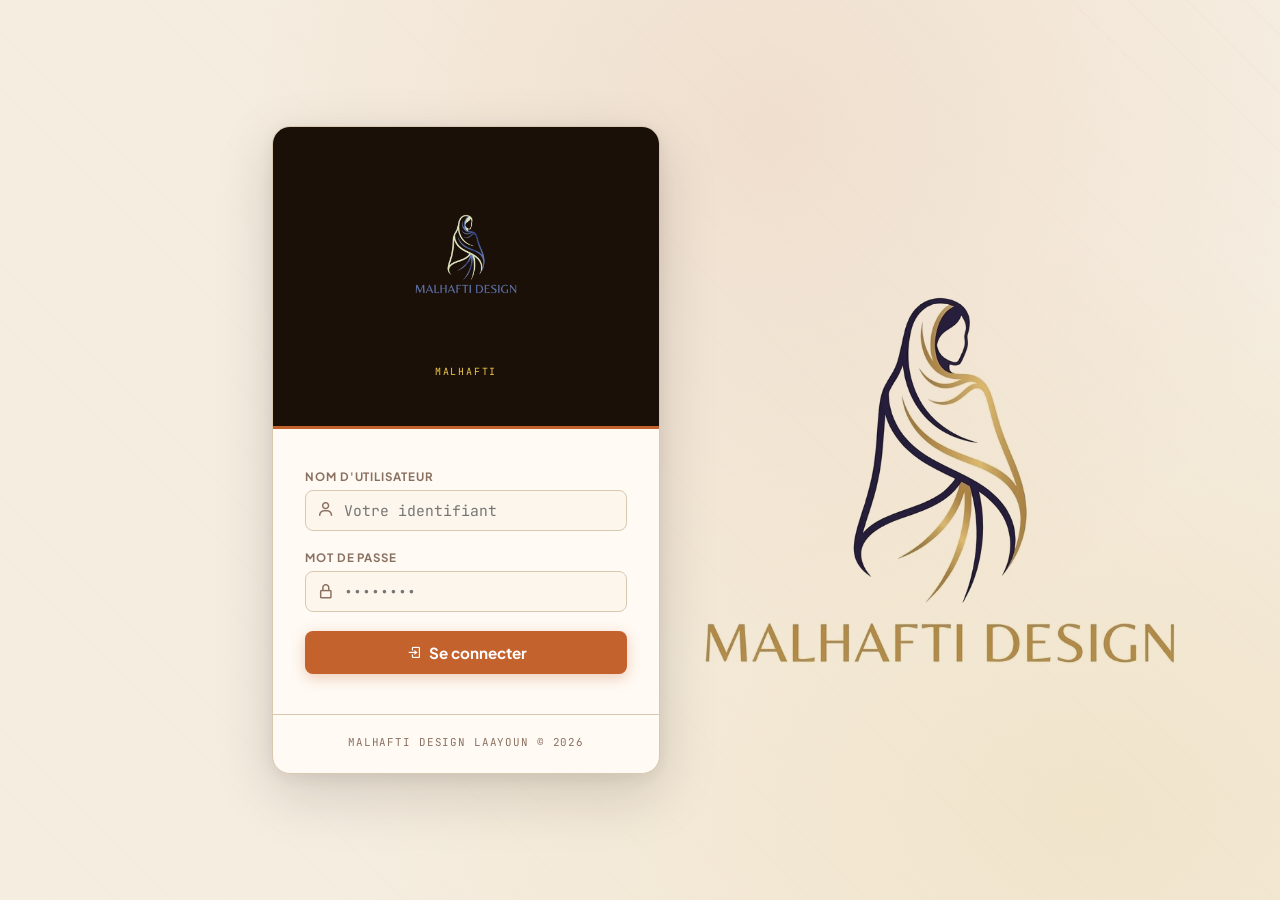
==== templates/login.html @ fc5a467b "deploy api" ====
<!DOCTYPE html>
<html lang="fr">

<head>
    <meta charset="UTF-8">
    <meta name="viewport" content="width=device-width, initial-scale=1.0">
    <title> MALHAFTI DESGIN</title>
    <link
        href="https://fonts.googleapis.com/css2?family=Cormorant+Garamond:ital,wght@0,300;0,400;0,500;0,600;0,700;1,400&family=Plus+Jakarta+Sans:wght@300;400;500;600;700&family=JetBrains+Mono:wght@400;500&display=swap"
        rel="stylesheet">
    <link href="https://unpkg.com/boxicons@2.1.4/css/boxicons.min.css" rel="stylesheet">
    <style>
        :root {
            --ink: #1a1008;
            --sand: #f5ede0;
            --parchment: #fdf6ec;
            --terracotta: #c4622d;
            --terracotta-dark: #9e4a1f;
            --gold: #c9930e;
            --gold-light: #f0c84a;
            --muted: #8a7060;
            --border: #d8c8b0;
            --card: #fffaf4;
            --danger: #b83232;
        }

        *,
        *::before,
        *::after {
            box-sizing: border-box;
            margin: 0;
            padding: 0;
        }

        body {
            font-family: 'Plus Jakarta Sans', sans-serif;
            background: var(--sand);
            color: var(--ink);
            min-height: 100vh;
            display: flex;
            align-items: center;
            justify-content: flex-start;
            padding-left: 20%;
            background-image:
                radial-gradient(ellipse at 60% 15%, rgba(196, 98, 45, 0.10) 0%, transparent 50%),
                radial-gradient(ellipse at 85% 90%, rgba(201, 147, 14, 0.10) 0%, transparent 50%);
            position: relative;
            overflow: hidden;
        }

        /* Filigrane Logo en arrière-plan */
        body::after {
            content: '';
            position: fixed;
            bottom: 70px;
            right: -10px;
            width: 700px;
            height: 700px;
            background-image: url('/static/logo.png');
            background-size: contain;
            background-repeat: no-repeat;
            background-position: center;
            opacity: 1;
            pointer-events: none;
            z-index: 0;
            mix-blend-mode: multiply;
        }

        /* Motif géométrique subtil en fond */
        body::before {
            content: '';
            position: fixed;
            inset: 0;
            background-image: repeating-linear-gradient(45deg,
                    transparent,
                    transparent 40px,
                    rgba(196, 98, 45, 0.025) 40px,
                    rgba(196, 98, 45, 0.025) 41px);
            pointer-events: none;
        }

        .login-wrapper {
            width: 100%;
            max-width: 420px;
            padding: 1rem;
            position: relative;
            z-index: 1;
        }

        /* Carte principale */
        .login-card {
            background: var(--card);
            border: 1px solid var(--border);
            border-radius: 18px;
            overflow: hidden;
            box-shadow: 0 20px 60px rgba(26, 16, 8, 0.15), 0 4px 20px rgba(26, 16, 8, 0.08);
        }

        /* En-tête de la carte */
        .login-header {
            background: var(--ink);
            padding: 2.5rem 2rem 2rem;
            text-align: center;
            position: relative;
            border-bottom: 3px solid var(--terracotta);
        }

        .login-logo-icon {
            width: 54px;
            height: 54px;
            background: linear-gradient(135deg, var(--terracotta), var(--gold));
            border-radius: 12px;
            display: flex;
            align-items: center;
            justify-content: center;
            font-size: 1.8rem;
            color: white;
            margin: 0 auto 1rem;
            box-shadow: 0 8px 20px rgba(196, 98, 45, 0.4);
        }

        .login-brand {
            font-family: 'Sora', sans-serif;
            font-size: 1.45rem;
            font-weight: 800;
            color: var(--sand);
            letter-spacing: -0.02em;
        }

        .login-brand-sub {
            font-family: 'JetBrains Mono', monospace;
            font-size: 0.62rem;
            color: var(--gold-light);
            letter-spacing: 0.18em;
            text-transform: uppercase;
            margin-top: 4px;
        }

        /* Corps du formulaire */
        .login-body {
            padding: 2.5rem 2rem;
        }

        .login-title {
            font-family: 'Sora', sans-serif;
            font-size: 1rem;
            font-weight: 700;
            color: var(--ink);
            margin-bottom: 1.8rem;
            text-align: center;
        }

        .form-group {
            margin-bottom: 1.2rem;
        }

        label {
            display: block;
            font-size: 0.72rem;
            color: var(--muted);
            font-weight: 700;
            letter-spacing: 0.08em;
            text-transform: uppercase;
            margin-bottom: 6px;
        }

        .input-wrap {
            position: relative;
        }

        .input-wrap i {
            position: absolute;
            left: 12px;
            top: 50%;
            transform: translateY(-50%);
            color: var(--muted);
            font-size: 1.1rem;
        }

        input {
            width: 100%;
            padding: 10px 12px 10px 38px;
            border: 1.5px solid var(--border);
            border-radius: 8px;
            font-size: 0.92rem;
            font-family: 'JetBrains Mono', monospace;
            background: var(--parchment);
            color: var(--ink);
            transition: border-color 0.2s, box-shadow 0.2s;
            outline: none;
        }

        input:focus {
            border-color: var(--terracotta);
            box-shadow: 0 0 0 3px rgba(196, 98, 45, 0.12);
        }

        #login-error {
            color: var(--danger);
            font-size: 0.82rem;
            font-family: 'IBM Plex Mono', monospace;
            background: rgba(184, 50, 50, 0.08);
            border: 1px solid rgba(184, 50, 50, 0.2);
            border-radius: 6px;
            padding: 8px 12px;
            margin-bottom: 1.2rem;
            display: none;
            text-align: center;
        }

        .btn-login {
            width: 100%;
            padding: 12px;
            background: var(--terracotta);
            color: white;
            border: none;
            border-radius: 8px;
            font-size: 0.95rem;
            font-family: 'Plus Jakarta Sans', sans-serif;
            font-weight: 700;
            cursor: pointer;
            transition: all 0.2s;
            display: flex;
            align-items: center;
            justify-content: center;
            gap: 8px;
            margin-top: 0.5rem;
            box-shadow: 0 4px 14px rgba(196, 98, 45, 0.3);
        }

        .btn-login:hover {
            background: var(--terracotta-dark);
            transform: translateY(-1px);
            box-shadow: 0 6px 20px rgba(196, 98, 45, 0.4);
        }

        .btn-login:active {
            transform: translateY(0);
        }

        /* Ornement bas */
        .login-footer {
            text-align: center;
            padding: 1rem 2rem 1.5rem;
            border-top: 1px solid var(--border);
            color: var(--muted);
            font-family: 'JetBrains Mono', monospace;
            font-size: 0.68rem;
            letter-spacing: 0.08em;
        }

        .ornament {
            color: var(--terracotta);
            opacity: 0.5;
            letter-spacing: 0.3em;
            font-size: 0.9rem;
            margin-bottom: 4px;
        }
    </style>
</head>

<body>

    <div class="login-wrapper">
        <div class="login-card">

            <!-- En-tête -->
            <div class="login-header">
                <div style="display: inline-block; padding: 12px; border-radius: 12px; margin-bottom: 1rem;">
                    <img src="/static/logo.png" alt="MALHAFTI DESIGN"
                        style="max-height: 150px; width: auto; display: block; filter: invert(1); mix-blend-mode: screen; background: transparent;">
                </div>
                <div class="login-brand-sub" style="margin-bottom: 1rem;"> MALHAFTI</div>
            </div>

            <!-- Formulaire -->
            <div class="login-body">


                <div id="login-error"><i class='bx bx-error-circle'></i> Login ou mot de passe incorrect.</div>

                <form id="login-form">
                    <div class="form-group">
                        <label>Nom d'utilisateur</label>
                        <div class="input-wrap">
                            <i class='bx bx-user'></i>
                            <input type="text" id="username" name="username" placeholder="Votre identifiant" required
                                autocomplete="username">
                        </div>
                    </div>
                    <div class="form-group">
                        <label>Mot de passe</label>
                        <div class="input-wrap">
                            <i class='bx bx-lock-alt'></i>
                            <input type="password" id="password" name="password" placeholder="••••••••" required
                                autocomplete="current-password">
                        </div>
                    </div>
                    <button type="submit" class="btn-login">
                        <i class='bx bx-log-in'></i> Se connecter
                    </button>
                </form>
            </div>

            <!-- Pied de carte -->
            <div class="login-footer">
                <div class="ornament"></div>
                MALHAFTI DESIGN LAAYOUN © 2026
            </div>
        </div>
    </div>

    <script>
        document.getElementById('login-form').onsubmit = async (e) => {
            e.preventDefault();
            const form = e.target;
            const data = new FormData(form);

            try {
                const response = await fetch('/admin-login', {
                    method: 'POST',
                    body: data
                });

                if (response.ok) {
                    window.location.href = '/admin';
                } else {
                    document.getElementById('login-error').style.display = 'block';
                }
            } catch (err) {
                console.error(err);
                document.getElementById('login-error').style.display = 'block';
            }
        };
    </script>
</body>

</html>
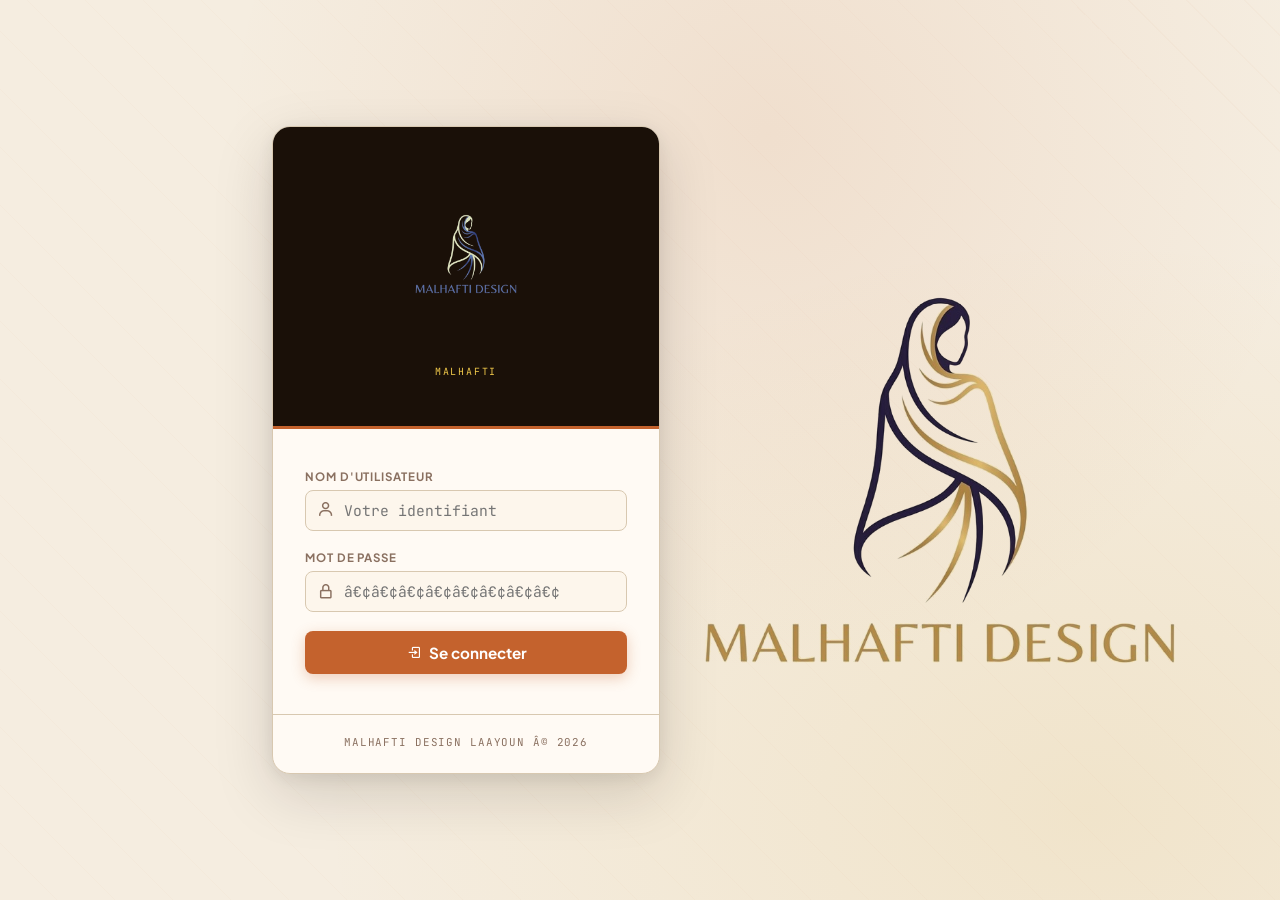
==== commit 032551fe: "fix login form encoding and redirect" ====
--- a/templates/login.html
+++ b/templates/login.html
@@ -1,4 +1,4 @@
-<!DOCTYPE html>
+﻿<!DOCTYPE html>
 <html lang="fr">
 
 <head>
@@ -48,7 +48,7 @@
             overflow: hidden;
         }
 
-        /* Filigrane Logo en arrière-plan */
+        /* Filigrane Logo en arriÃ¨re-plan */
         body::after {
             content: '';
             position: fixed;
@@ -66,7 +66,7 @@
             mix-blend-mode: multiply;
         }
 
-        /* Motif géométrique subtil en fond */
+        /* Motif gÃ©omÃ©trique subtil en fond */
         body::before {
             content: '';
             position: fixed;
@@ -96,7 +96,7 @@
             box-shadow: 0 20px 60px rgba(26, 16, 8, 0.15), 0 4px 20px rgba(26, 16, 8, 0.08);
         }
 
-        /* En-tête de la carte */
+        /* En-tÃªte de la carte */
         .login-header {
             background: var(--ink);
             padding: 2.5rem 2rem 2rem;
@@ -264,7 +264,7 @@
     <div class="login-wrapper">
         <div class="login-card">
 
-            <!-- En-tête -->
+            <!-- En-tÃªte -->
             <div class="login-header">
                 <div style="display: inline-block; padding: 12px; border-radius: 12px; margin-bottom: 1rem;">
                     <img src="/static/logo.png" alt="MALHAFTI DESIGN"
@@ -292,7 +292,7 @@
                         <label>Mot de passe</label>
                         <div class="input-wrap">
                             <i class='bx bx-lock-alt'></i>
-                            <input type="password" id="password" name="password" placeholder="••••••••" required
+                            <input type="password" id="password" name="password" placeholder="â€¢â€¢â€¢â€¢â€¢â€¢â€¢â€¢" required
                                 autocomplete="current-password">
                         </div>
                     </div>
@@ -305,7 +305,7 @@
             <!-- Pied de carte -->
             <div class="login-footer">
                 <div class="ornament"></div>
-                MALHAFTI DESIGN LAAYOUN © 2026
+                MALHAFTI DESIGN LAAYOUN Â© 2026
             </div>
         </div>
     </div>
@@ -317,7 +317,7 @@
             const data = new FormData(form);
 
             try {
-                const response = await fetch('/admin-login', {
+                const response = await fetch('/login', {
                     method: 'POST',
                     body: data
                 });
@@ -335,4 +335,5 @@
     </script>
 </body>
 
-</html>+</html>
+
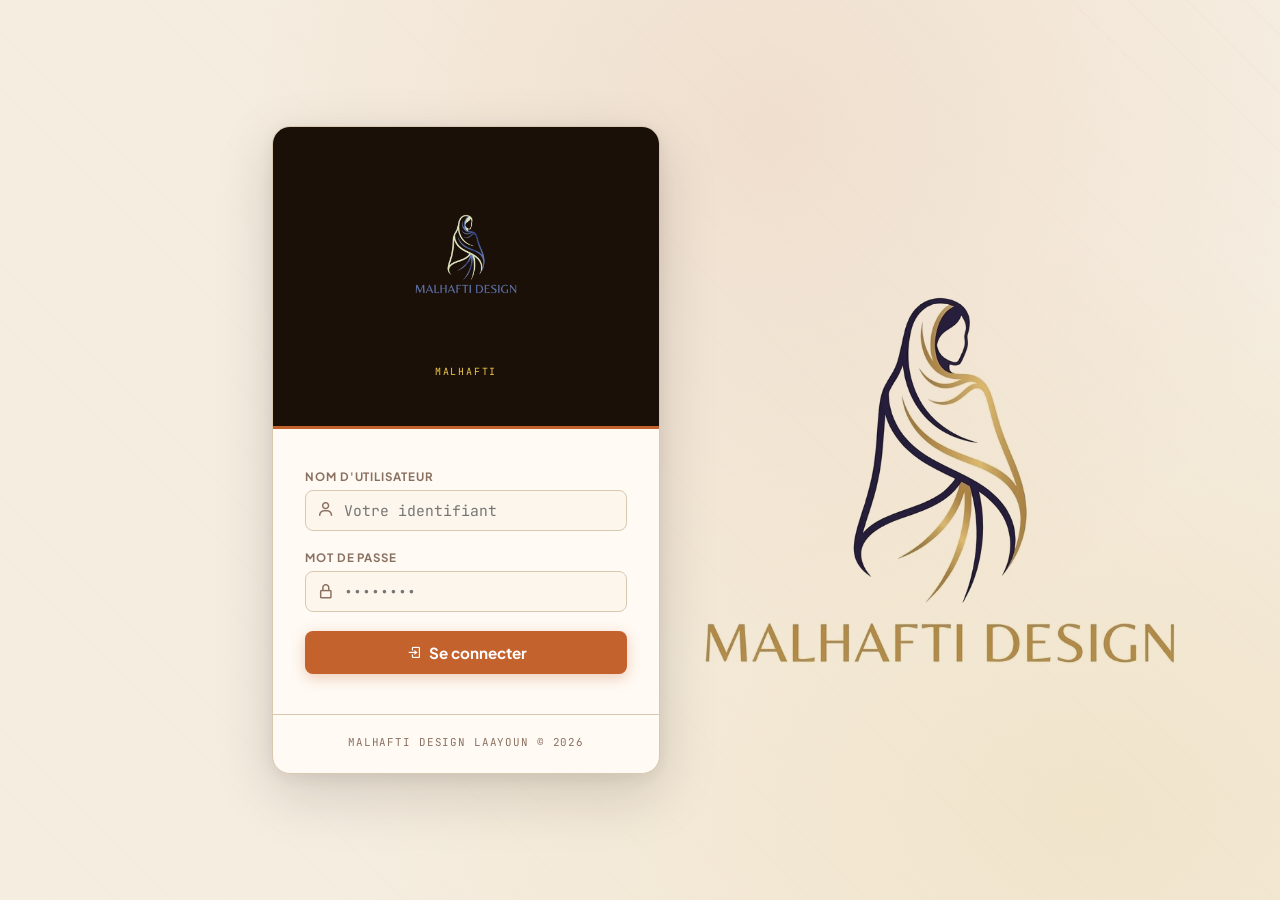
==== commit f69b6188: "fix admin redirect" ====
--- a/templates/login.html
+++ b/templates/login.html
@@ -1,4 +1,4 @@
-﻿<!DOCTYPE html>
+<!DOCTYPE html>
 <html lang="fr">
 
 <head>
@@ -48,7 +48,7 @@
             overflow: hidden;
         }
 
-        /* Filigrane Logo en arriÃ¨re-plan */
+        /* Filigrane Logo en arrière-plan */
         body::after {
             content: '';
             position: fixed;
@@ -66,7 +66,7 @@
             mix-blend-mode: multiply;
         }
 
-        /* Motif gÃ©omÃ©trique subtil en fond */
+        /* Motif géométrique subtil en fond */
         body::before {
             content: '';
             position: fixed;
@@ -96,7 +96,7 @@
             box-shadow: 0 20px 60px rgba(26, 16, 8, 0.15), 0 4px 20px rgba(26, 16, 8, 0.08);
         }
 
-        /* En-tÃªte de la carte */
+        /* En-tête de la carte */
         .login-header {
             background: var(--ink);
             padding: 2.5rem 2rem 2rem;
@@ -264,7 +264,7 @@
     <div class="login-wrapper">
         <div class="login-card">
 
-            <!-- En-tÃªte -->
+            <!-- En-tête -->
             <div class="login-header">
                 <div style="display: inline-block; padding: 12px; border-radius: 12px; margin-bottom: 1rem;">
                     <img src="/static/logo.png" alt="MALHAFTI DESIGN"
@@ -292,7 +292,7 @@
                         <label>Mot de passe</label>
                         <div class="input-wrap">
                             <i class='bx bx-lock-alt'></i>
-                            <input type="password" id="password" name="password" placeholder="â€¢â€¢â€¢â€¢â€¢â€¢â€¢â€¢" required
+                            <input type="password" id="password" name="password" placeholder="••••••••" required
                                 autocomplete="current-password">
                         </div>
                     </div>
@@ -305,7 +305,7 @@
             <!-- Pied de carte -->
             <div class="login-footer">
                 <div class="ornament"></div>
-                MALHAFTI DESIGN LAAYOUN Â© 2026
+                MALHAFTI DESIGN LAAYOUN © 2026
             </div>
         </div>
     </div>
@@ -323,7 +323,7 @@
                 });
 
                 if (response.ok) {
-                    window.location.href = '/admin';
+                    window.location.href = '/malhfa-manager';
                 } else {
                     document.getElementById('login-error').style.display = 'block';
                 }
